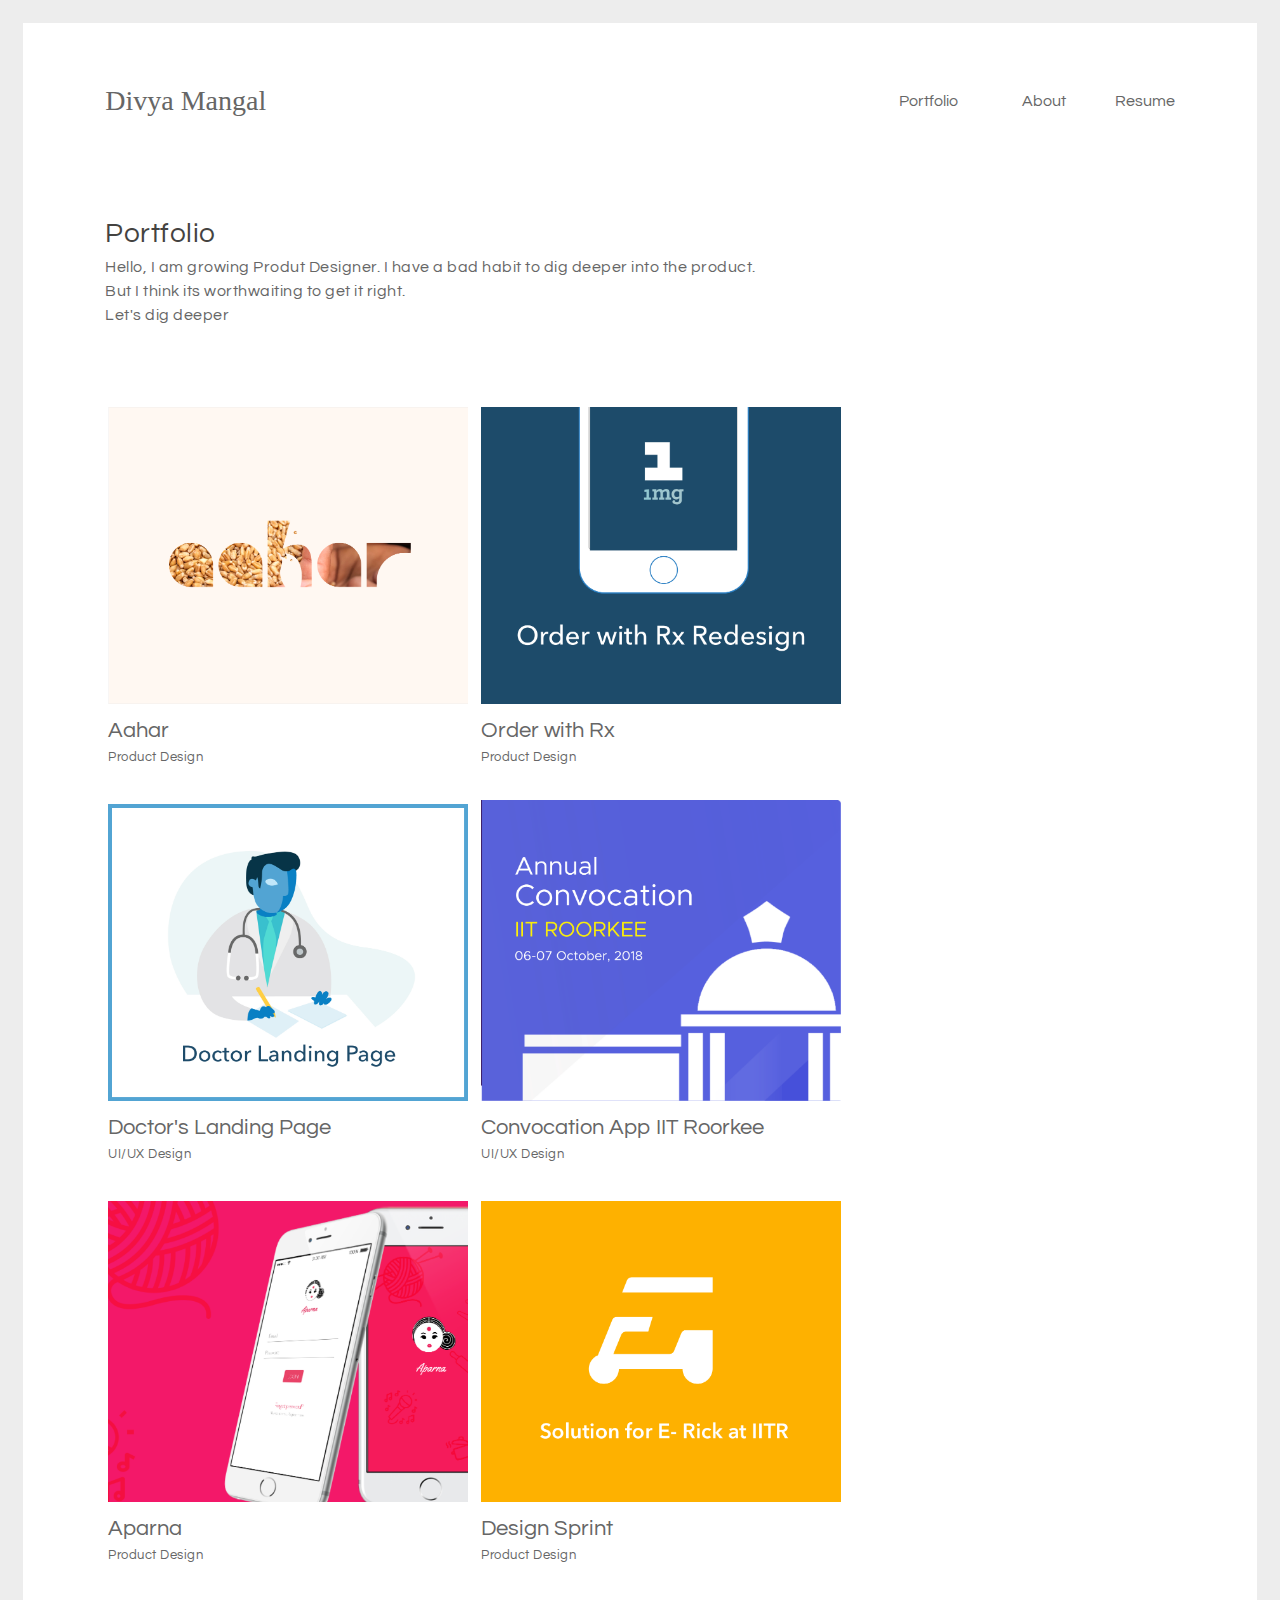
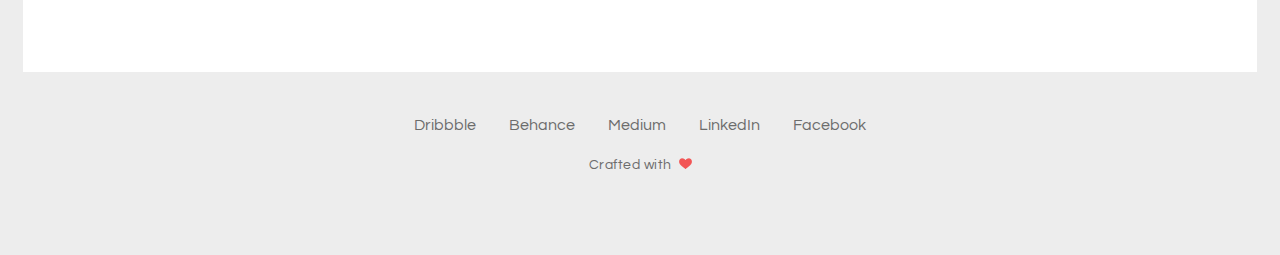
==== index.html @ 71478ff6 "Update index.html" ====
<html>
    <head>
        <link rel="stylesheet" href="code/index.css">
        <link href="https://fonts.googleapis.com/css?family=Caveat|Questrial" rel="stylesheet">
        
        <title>Divya Mangal</title>
   <body>
       <div class="wrapper">
	   <div class="head">
           <table>
               <col width="70%">
               <col width="10%">
               <col width="10%">
		<col width="10%">
            <tr>
                <td><a href="index.html" style="font-family:  'Avenir Next'; font-size: 28px;">Divya Mangal</a></td>
                <td style=" text-align: right;"><a href="index.html">Portfolio</a>
                <td style="text-align: right;"><a href="code/about.html">About</a>
		<td style="text-align: right;"><a href="pics/Divya Resume.pdf" target="_blank">Resume</a>
     
                </td>
            </tr>
            </table>
        </div>
           
		
		<p class="heading"> Portfolio </p>
		<p class="intro"> Hello, I am growing Produt Designer. I have a bad habit to dig deeper into the product. <br> But I think its worthwaiting to get it right. <br> Let's dig deeper </p>
		
        <div class="one">
		<div class="onea">
            <a href="code/Aahar.html">
			<div class="img">
			<img src="pics/aahar.png" class="main"  >
			</div>
			<div class="text">
				<p class="texthead"> Aahar</p>
				<p class="texttitle">Product Design</p>
			</div>
            </a>
		</div>
            <div class="onea" id="two">
            <a href="code/Order with Rx.html">
			<div class="img">
			<img src="pics/Order.png" class="main"  >
			</div>
			<div class="text">
                <p class="texthead">Order with Rx</p>
				<p class="texttitle">Product Design</p>
			</div>
            </a>
		</div>
            <div class="onea" id="two">
            <a href="code/Doctor's Landing Page.html">
			<div class="img">
			<img src="pics/Doctor.png" class="main"  >
			</div>
			<div class="text">
                <p class="texthead"> Doctor's Landing Page</p>
				<p class="texttitle">UI/UX Design</p>
			</div>
            </a>
		</div>
		
        <div class="onea">
            <a href="code/convo.html">
			<div class="img">
			<img src="pics/portfolio_faces-05.png" class="main"  >
			</div>
			<div class="text">
                <p class="texthead">Convocation App IIT Roorkee</p>
				<p class="texttitle">UI/UX Design</p>
			</div>
            </a>
		</div>
        <div class="onea" id="two">
            <a href="code/aparna.html">
			<div class="img">
			<img src="pics/aparna.png" class="main"  >
			</div>
			<div class="text">
                <p class="texthead"> Aparna</p>
				<p class="texttitle">Product Design</p>
			</div>
            </a>
		</div>
		<div class="onea"  id="two">
            <a href="code/sprint.html">
			<div class="img">
			<img src="pics/erick.png" class="main"  >
			</div>
			<div class="text">
				<p class="texthead">Design Sprint</p>
				<p class="texttitle">Product Design</p>
			</div>
            </a>
		</div>

		    
<!--
		<div class="onea" id="two">
			<div class="img">
			<img src="cogoface.png" class="main"  >
			</div>
			<div class="text">
                <p class="texthead"> Cogoport</p>
				<p class="texttitle">UX Design</p>
			</div>
		</div>
-->
	</div> 

        
           
     </div>       
         
       
       
       
       
       
       <div class="footer">
            <ul>
		<li class="dr"> <a href="https://dribbble.com/Divyamangal" target="_blank">Dribbble</a> </li>
		<li class="be"> <a href="https://www.behance.net/divyamanga1660" target="_blank">Behance</a> </li>
		<li class="in"> <a href="https://medium.com/@divyamangal" target="_blank">Medium</a> </li>
		<li class="li"> <a href="https://www.linkedin.com/in/divya-mangal-517a87133/" target="_blank"> LinkedIn </a> </li>
                <li class="fb"> <a href="https://www.facebook.com/divyamangal45" target="_blank"> Facebook </a> </li> 
            </ul>
            </ul>
            <p>Crafted with</p><img src="pics/heart-01.png" style="width: 13px; margin-left:7px;">
		</div>  
           
           
           
    
      
    </body>
    
    
    
    </head>
</html>
---- code/index.css ----
body{
    border: 23px solid #ededed;
    margin: 0;
    background-color:;
}
.wrapper{
    width: 87%;
    margin: auto;
    font-family: 'Questrial', sans-serif;
}

table{
    width: 100%;
    margin-top: 60px;
}

table tr td{
    font-size: 16px;
    padding: 0;
/*    border: 1px solid black;*/
    
}

.head table td a{
    display: block;
    text-decoration: none;
    color: #666;
    font-weight: 500;
    opacity: 1;
}

.head table td a:hover{
    display: block;
    text-decoration: none;
    font-weight: 500;
    opacity: .81;}
     
}

a{
    display: block;
    text-decoration: none;
    color: #242321;
}

.heading{
    font-size: 28px;
    margin-top: 100px;
    margin-left: 2px;
    
    letter-spacing: .5px;
    margin-bottom: 7px;
    color: #242321;
    opacity: .85;
}

.intro{
    margin-left: 2px;
    line-height: 1.5;
    font-size: 16px;
    margin-top: 0px;
    margin-bottom: 50px;
    color: #666;
    letter-spacing: .5px;
}

.one{
    margin-top: 0px;
    width:100%;
    
}

.one a{
    text-decoration: none;
}

.onea{
    display: inline-block;
    margin-right: 5px;
    margin-left: 5px;
    
}
 .onea:hover{
    display: inline-block;
    opacity: .90;
}
    
.main{
    width: 360px;
}

#two{
    margin-left: 5px;
    margin-right: 5px;
    margin-top: 30px;
}
p.texthead{
    font-size: 22px;
    margin: 0;
    margin-top: 15px;
    color: #666;
}

p.texttitle{
    font-size: 13px;
    margin-top: 8px;
    letter-spacing: .5px;
    color: #666;
    margin-bottom: 10px;
}







.footer {
    border-top: 100px solid white;
    background-color: #ededed;
    text-align: center;
    padding-top: 30px;
    padding-bottom: 60px;
    font-size: 16px;
    font-family: 'Questrial', sans-serif;
}

.footer ul{
    margin: 0 auto;
    padding: 0;
    margin-bottom: 10px;
}

.footer ul li{
    display:inline-block;
    margin: 0;
    padding: 15px;
}

.footer a{
    text-decoration: none;
    color: #6c6c6c;
}
.fb a:hover{color: #3b5998;}
.li a:hover{color: #0077B5;}
.in a:hover{color: #fb3958;}
.dr a:hover{color: #ea4c89;}
.be a:hover{color: #1769ff;}
.up a:hover{color: #8c1aff;}

.footer p{
    margin-bottom: 5px;
    color: #6c6c6c;
    font-size: 14px; margin-top: 18px; letter-spacing: .5px; display: inline;}


/*
.head ul{
    list-style-type: none;
    padding: 0;
    display: inline;
    margin: 0;
    
}
.head ul li{
    display: inline;
}

.logo{
    padding: 0px;
    ;
}

.head ul li a{
    display: block;
    text-decoration: none;
    color: #6c6c6c;
    font-size: 18px;
}

.logo ~ li{
    padding: 0 0 0 15px;
*/

/*


.head {height:320; background-color:transparent; width:82%; margin:0 auto 0 auto;}

.headtop {height:100;}

.logo {height:100; background-color:transparent; width:30%; float:left; padding-top:30; }

.header {height:100; background-color:transparent; width:70%; float:right; font-family:Questrial-Regular.ttf-Regular.ttf; text-align:right;}

.header ul { margin-top:80;} 

.header li {display:inline; margin:10 0 10 40;}

.headbottom {height:220; background-color:transparent; padding-top: 80; font-family:Questrial-Regular.ttf-Regular.ttf;}

	p.intro {line-height:1.5; font-size:15; margin-top:-10; }
	
	p.heading {font-size:25;}

.body { width:82%; background-color:transparent; margin:0 auto 0 auto;}*/
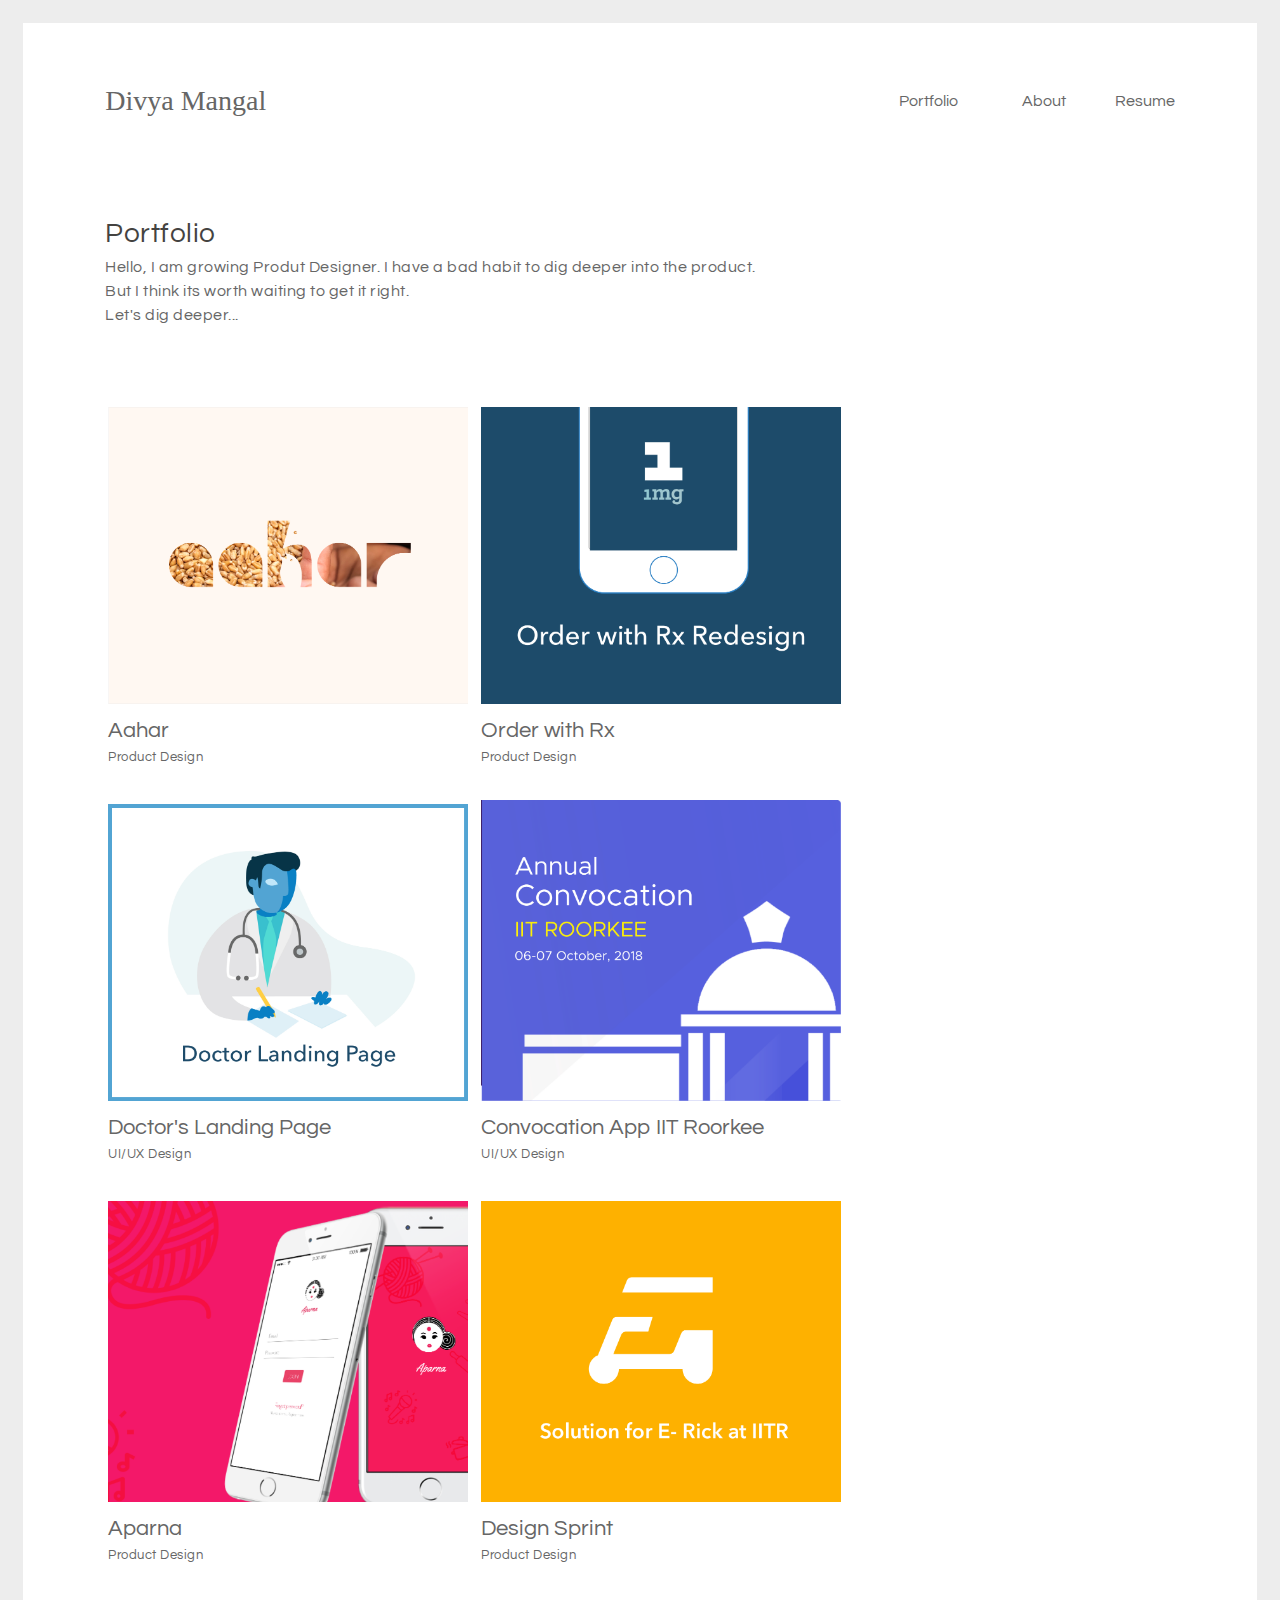
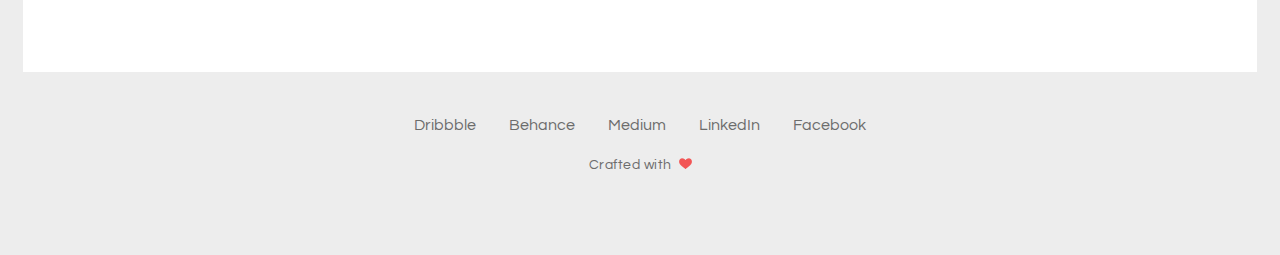
==== commit 1afcc644: "Update index.html" ====
--- a/index.html
+++ b/index.html
@@ -25,7 +25,7 @@
            
 		
 		<p class="heading"> Portfolio </p>
-		<p class="intro"> Hello, I am growing Produt Designer. I have a bad habit to dig deeper into the product. <br> But I think its worthwaiting to get it right. <br> Let's dig deeper </p>
+		<p class="intro"> Hello, I am growing Produt Designer. I have a bad habit to dig deeper into the product. <br> But I think its worth waiting to get it right. <br> Let's dig deeper... </p>
 		
         <div class="one">
 		<div class="onea">
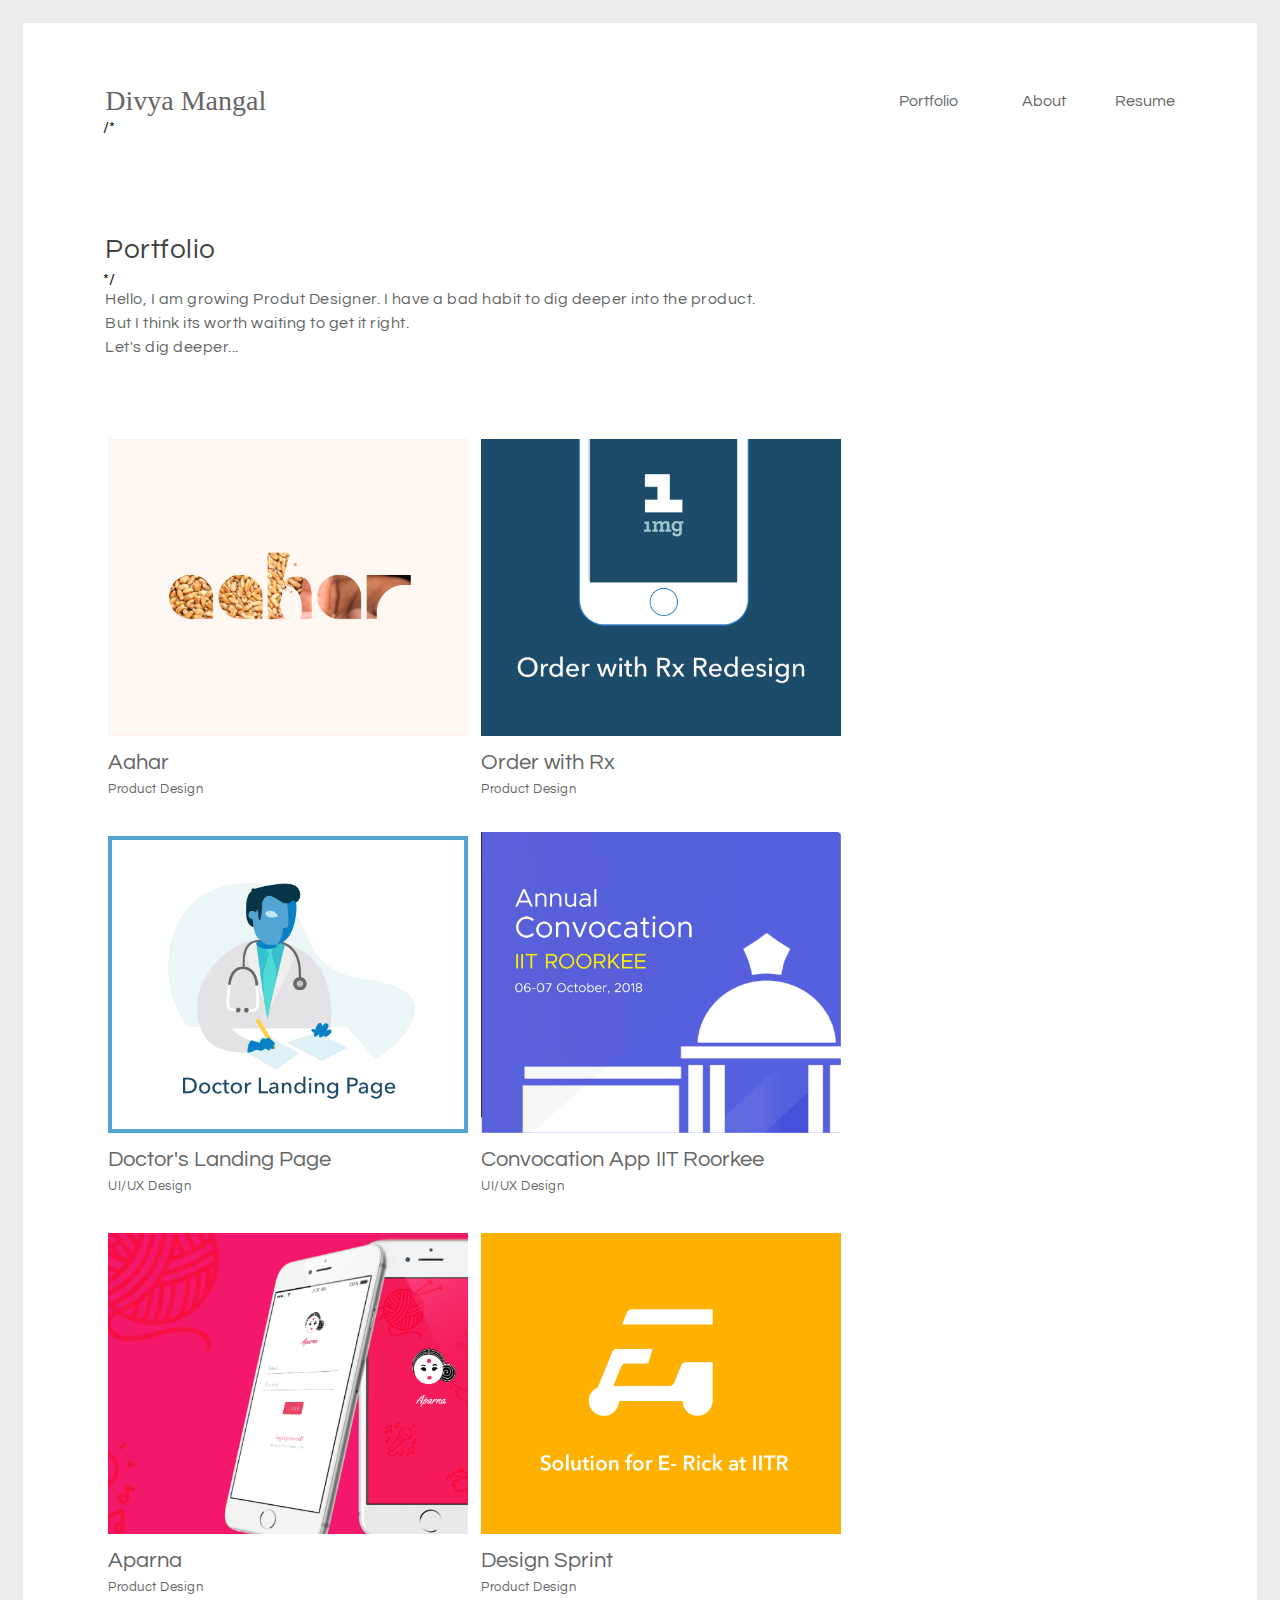
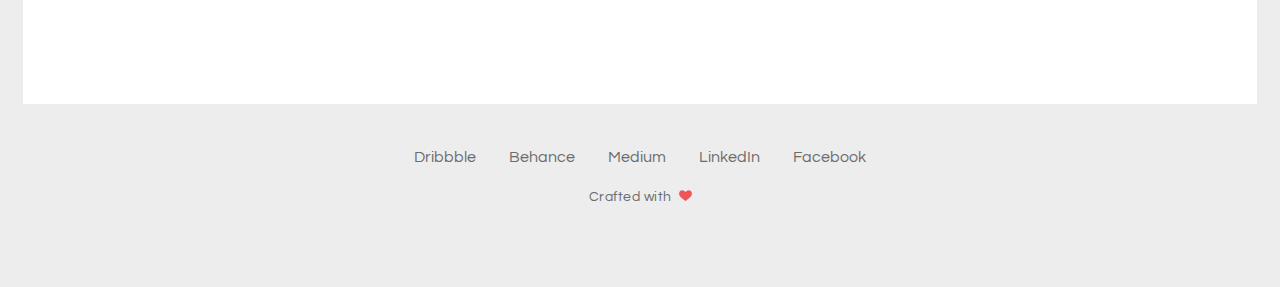
==== commit 691ffd69: "Update index.html" ====
--- a/index.html
+++ b/index.html
@@ -24,7 +24,7 @@
         </div>
            
 		
-		<p class="heading"> Portfolio </p>
+		/* <p class="heading"> Portfolio </p> */
 		<p class="intro"> Hello, I am growing Produt Designer. I have a bad habit to dig deeper into the product. <br> But I think its worth waiting to get it right. <br> Let's dig deeper... </p>
 		
         <div class="one">
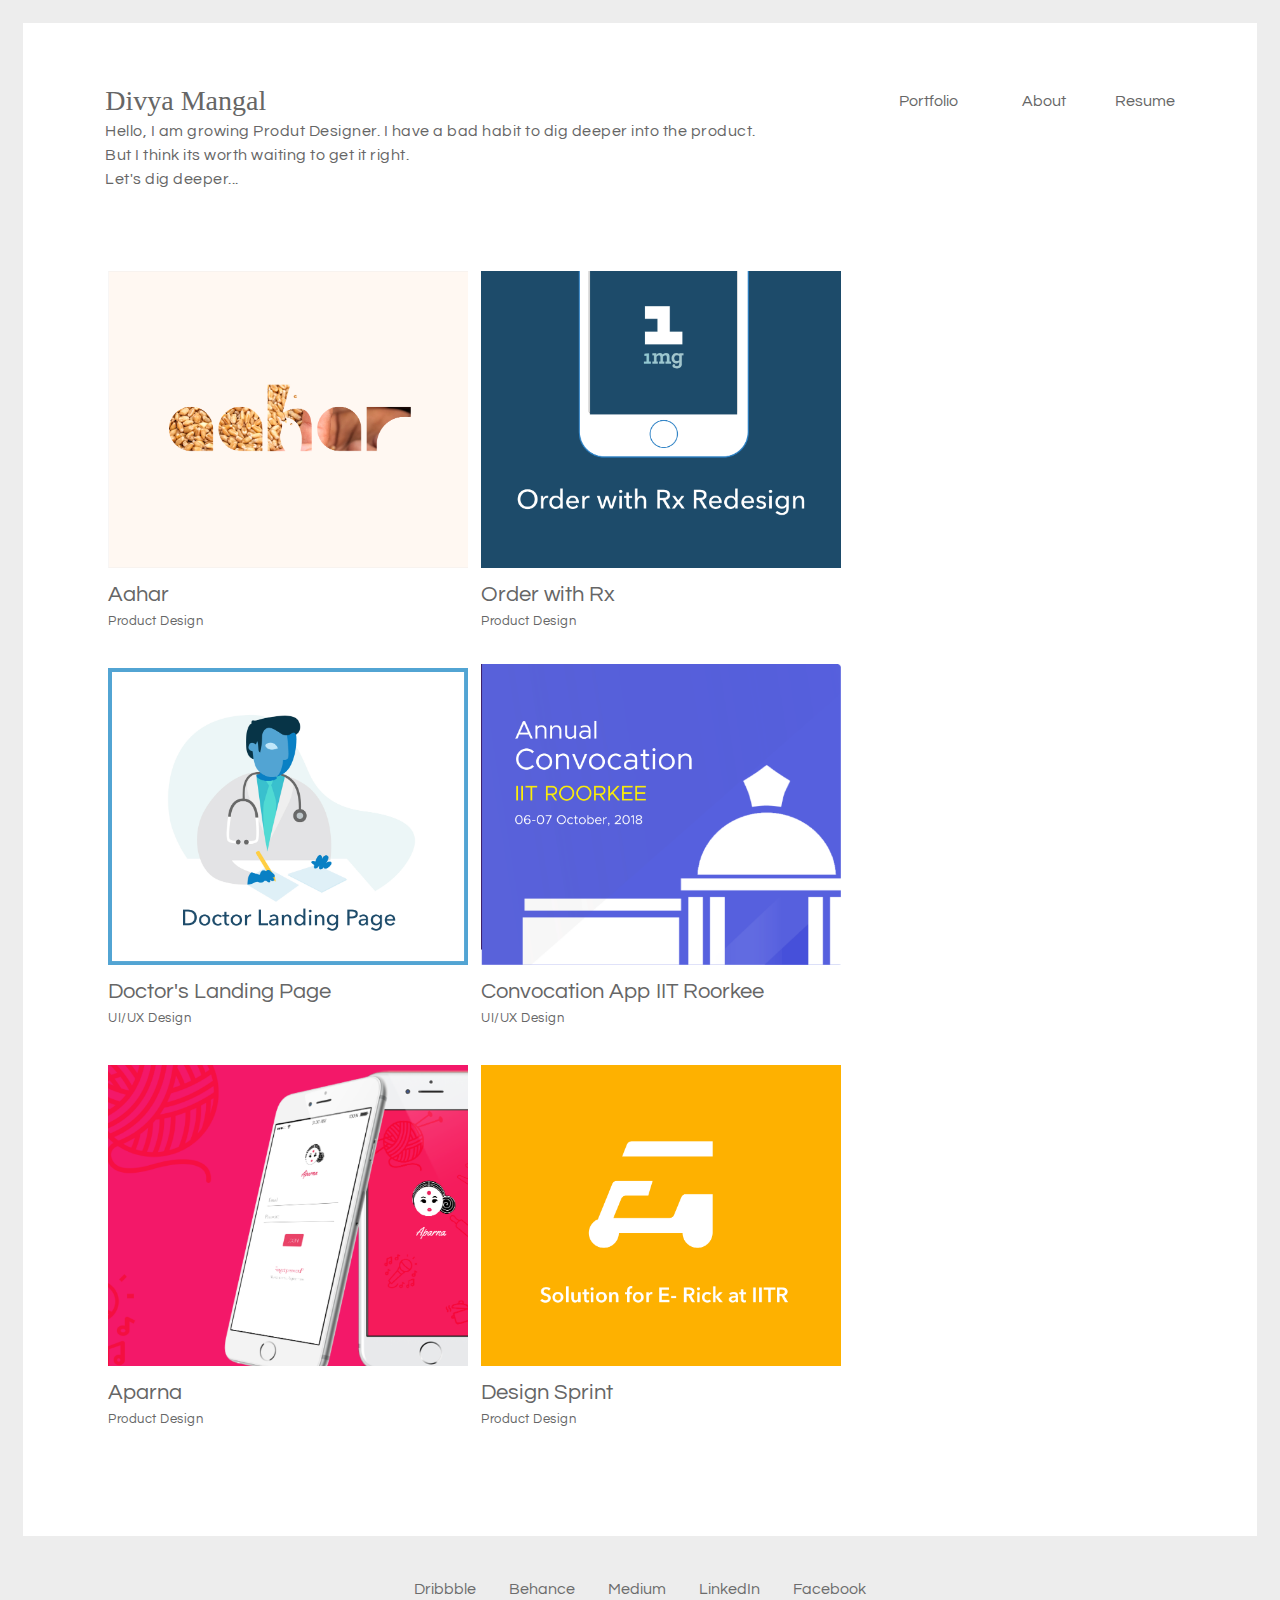
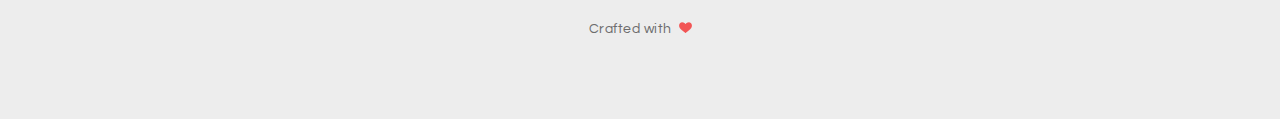
==== commit 030067bc: "Update index.html" ====
--- a/index.html
+++ b/index.html
@@ -24,7 +24,7 @@
         </div>
            
 		
-		/* <p class="heading"> Portfolio </p> */
+		<!-- <p class="heading"> Portfolio </p> -->
 		<p class="intro"> Hello, I am growing Produt Designer. I have a bad habit to dig deeper into the product. <br> But I think its worth waiting to get it right. <br> Let's dig deeper... </p>
 		
         <div class="one">
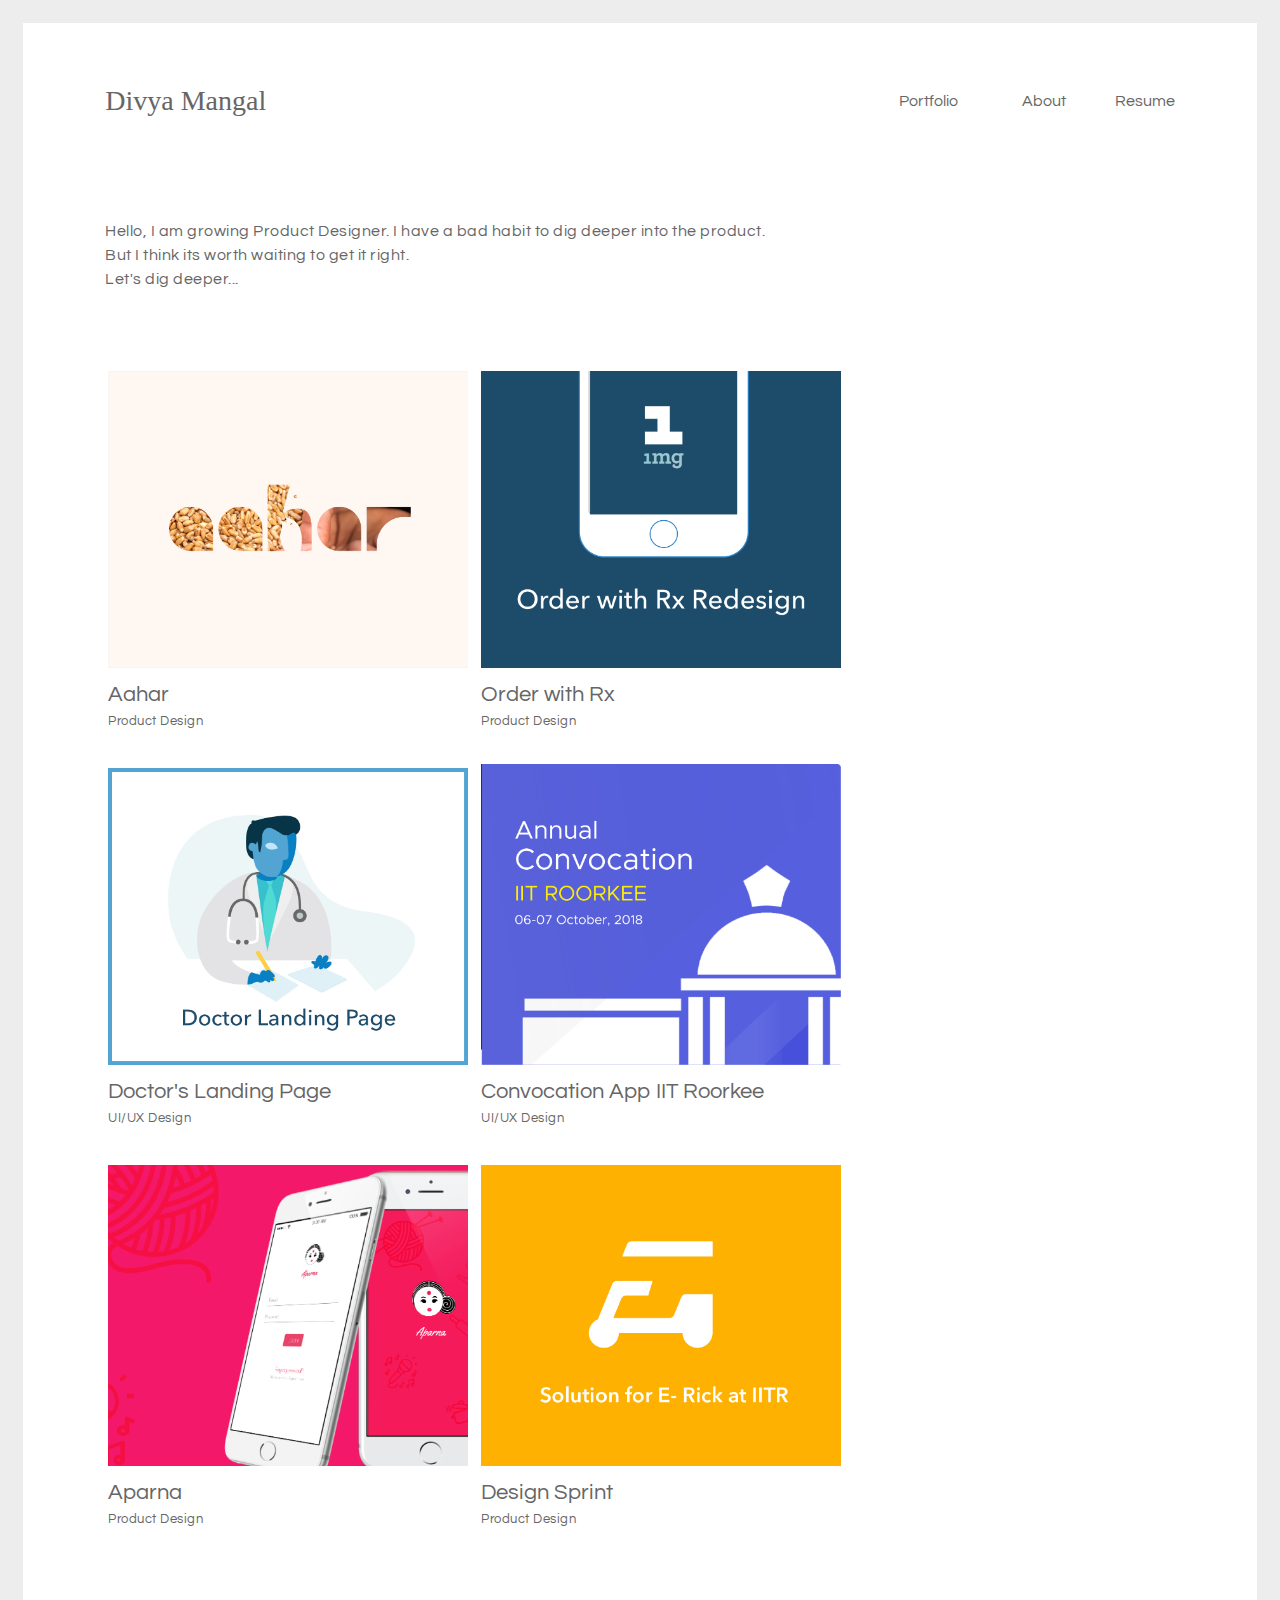
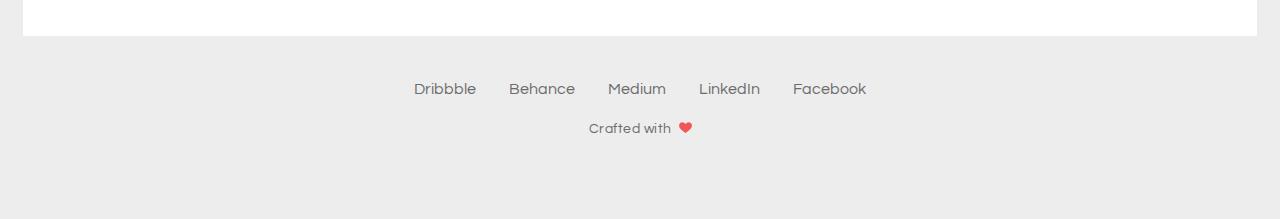
==== commit 764147d3: "Update index.html" ====
--- a/index.html
+++ b/index.html
@@ -25,7 +25,7 @@
            
 		
 		<!-- <p class="heading"> Portfolio </p> -->
-		<p class="intro"> Hello, I am growing Produt Designer. I have a bad habit to dig deeper into the product. <br> But I think its worth waiting to get it right. <br> Let's dig deeper... </p>
+		<p class="intro"> Hello, I am growing Product Designer. I have a bad habit to dig deeper into the product. <br> But I think its worth waiting to get it right. <br> Let's dig deeper... </p>
 		
         <div class="one">
 		<div class="onea">
--- a/code/index.css
+++ b/code/index.css
@@ -57,8 +57,8 @@
 .intro{
     margin-left: 2px;
     line-height: 1.5;
-    font-size: 16px;
-    margin-top: 0px;
+    font-size: 24x;
+    margin-top: 100px;
     margin-bottom: 50px;
     color: #666;
     letter-spacing: .5px;
@@ -143,7 +143,7 @@
 }
 .fb a:hover{color: #3b5998;}
 .li a:hover{color: #0077B5;}
-.in a:hover{color: #fb3958;}
+.in a:hover{color: #010101;}
 .dr a:hover{color: #ea4c89;}
 .be a:hover{color: #1769ff;}
 .up a:hover{color: #8c1aff;}
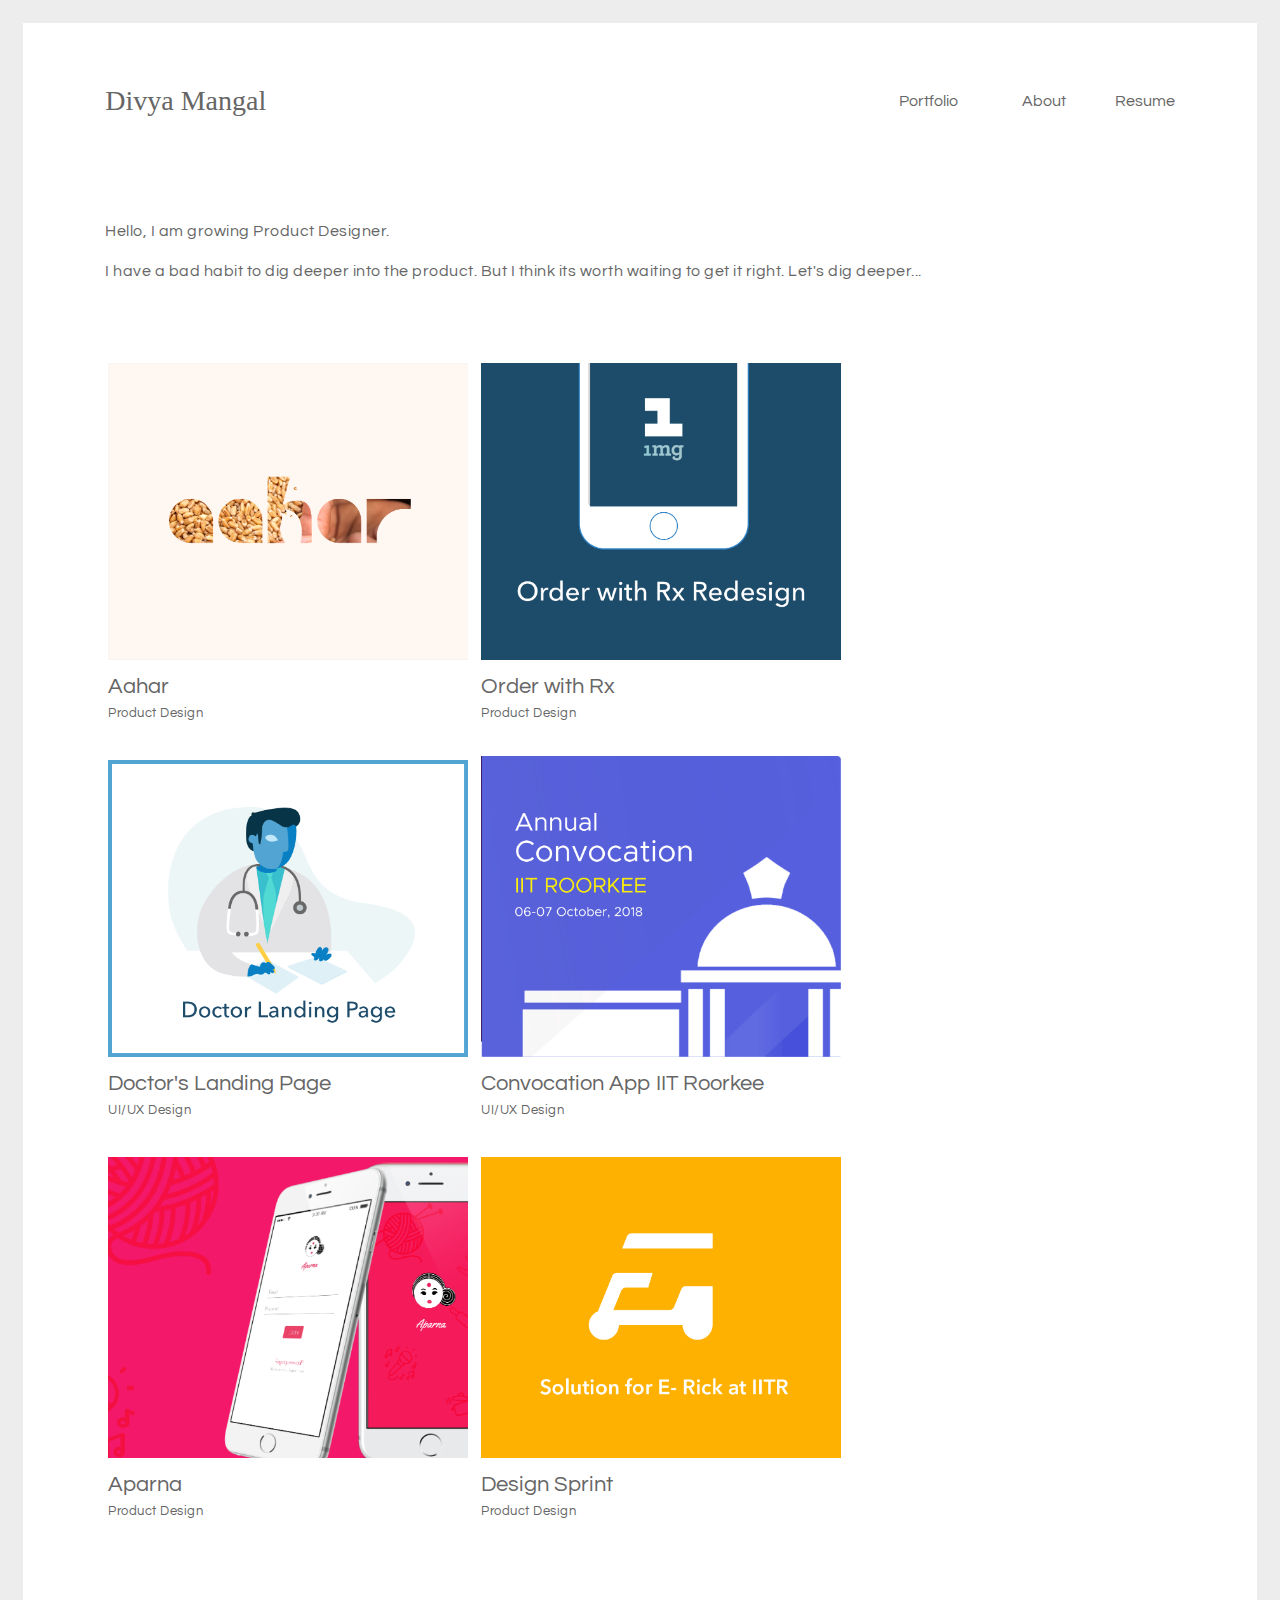
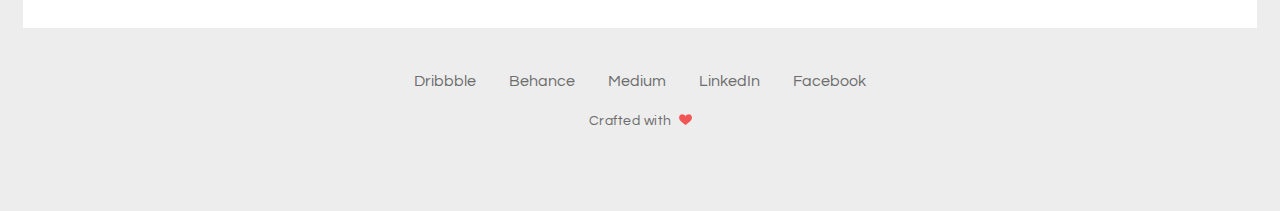
==== commit 98696902: "Update index.html" ====
--- a/index.html
+++ b/index.html
@@ -25,7 +25,8 @@
            
 		
 		<!-- <p class="heading"> Portfolio </p> -->
-		<p class="intro"> Hello, I am growing Product Designer. I have a bad habit to dig deeper into the product. <br> But I think its worth waiting to get it right. <br> Let's dig deeper... </p>
+		<p class="intro1"> Hello, I am growing Product Designer.</p>
+	       <p class="intro2">  I have a bad habit to dig deeper into the product. But I think its worth waiting to get it right. Let's dig deeper... </p>
 		
         <div class="one">
 		<div class="onea">
--- a/code/index.css
+++ b/code/index.css
@@ -54,11 +54,20 @@
     opacity: .85;
 }
 
-.intro{
+.intro1{
     margin-left: 2px;
     line-height: 1.5;
     font-size: 24x;
     margin-top: 100px;
+    color: #666;
+    letter-spacing: .5px;
+}
+
+.intro2{
+	margin-left: 2px;
+    line-height: 1.5;
+    font-size: 25x;
+    margin-top: 10px;
     margin-bottom: 50px;
     color: #666;
     letter-spacing: .5px;
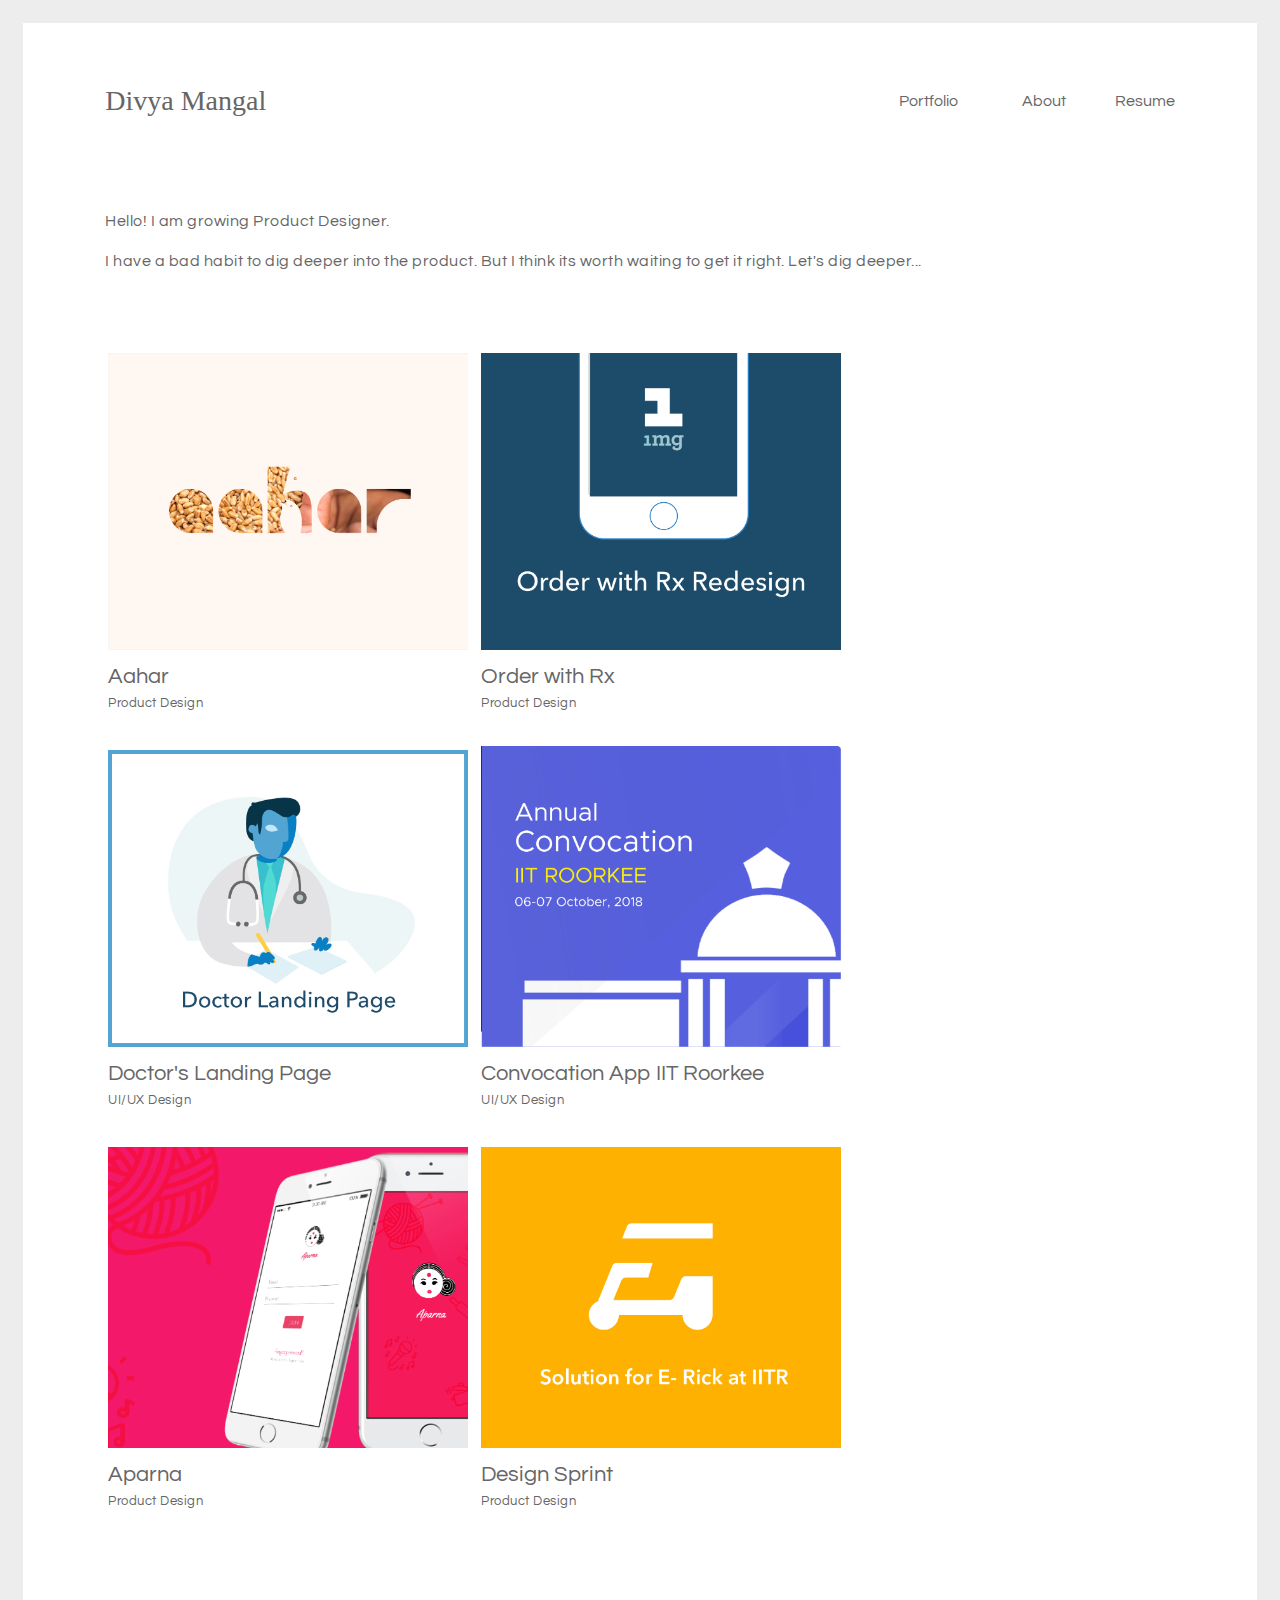
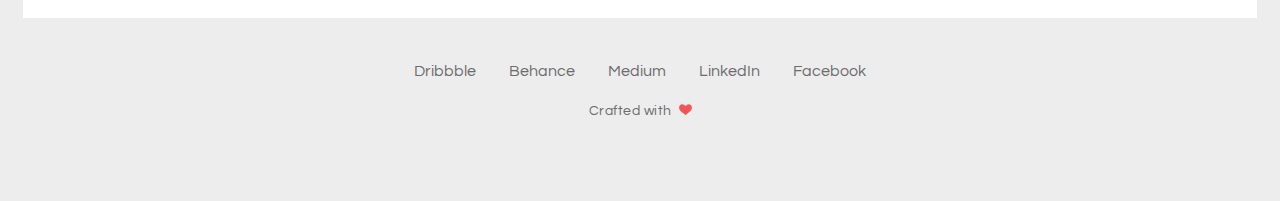
==== commit cd7e26a1: "Update index.html" ====
--- a/index.html
+++ b/index.html
@@ -25,7 +25,7 @@
            
 		
 		<!-- <p class="heading"> Portfolio </p> -->
-		<p class="intro1"> Hello, I am growing Product Designer.</p>
+		<p class="intro1"> Hello! I am growing Product Designer.</p>
 	       <p class="intro2">  I have a bad habit to dig deeper into the product. But I think its worth waiting to get it right. Let's dig deeper... </p>
 		
         <div class="one">
--- a/code/index.css
+++ b/code/index.css
@@ -58,7 +58,7 @@
     margin-left: 2px;
     line-height: 1.5;
     font-size: 24x;
-    margin-top: 100px;
+    margin-top: 90px;
     color: #666;
     letter-spacing: .5px;
 }
@@ -66,8 +66,8 @@
 .intro2{
 	margin-left: 2px;
     line-height: 1.5;
-    font-size: 25x;
-    margin-top: 10px;
+    font-size: 26x;
+    margin-top: 5px;
     margin-bottom: 50px;
     color: #666;
     letter-spacing: .5px;
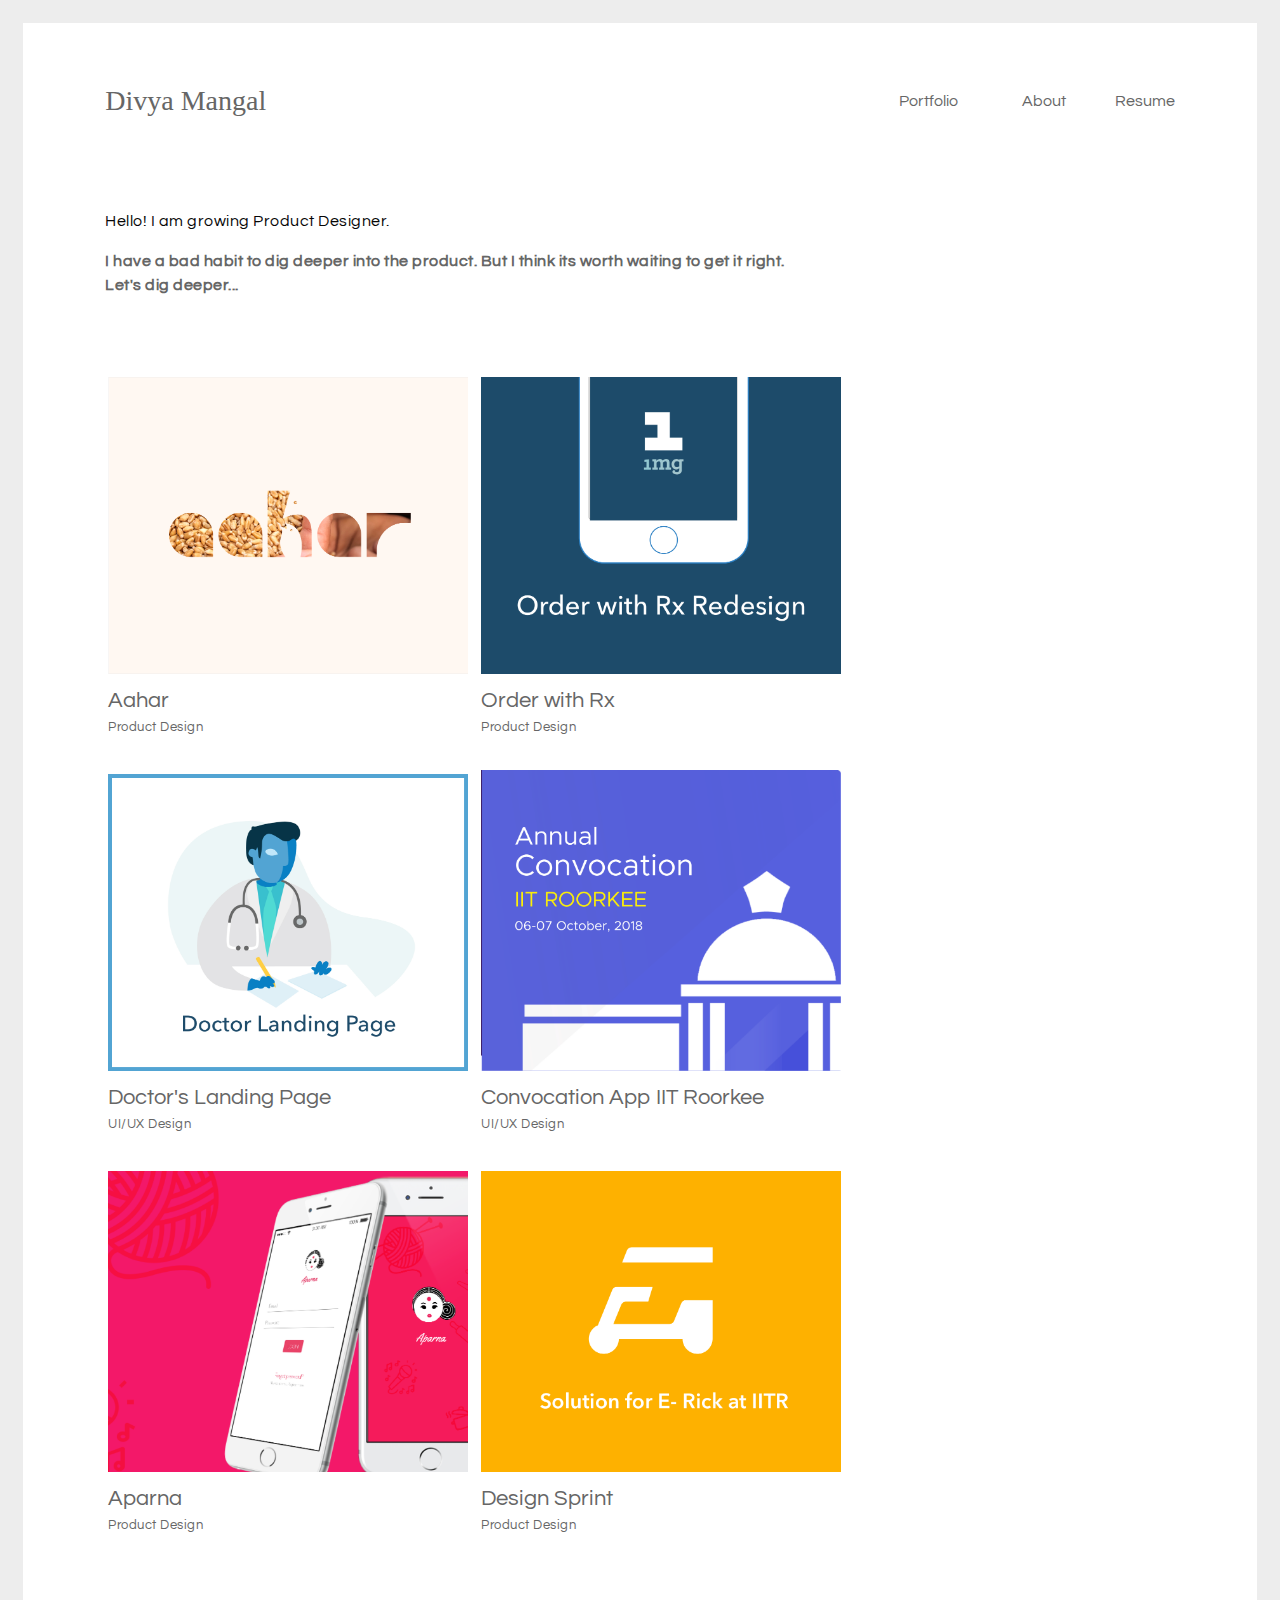
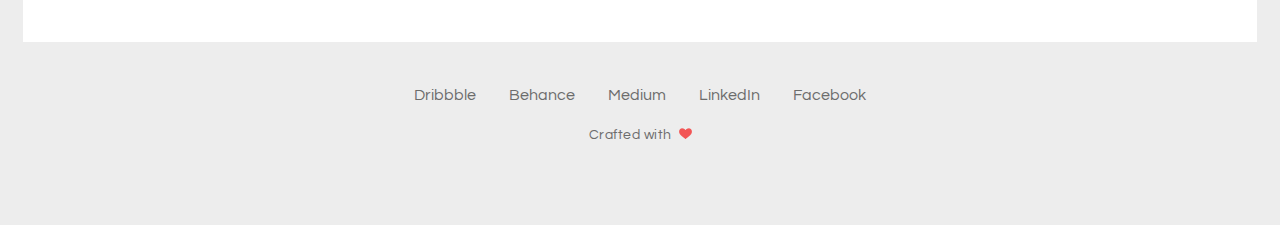
==== commit ef98474d: "Update index.html" ====
--- a/index.html
+++ b/index.html
@@ -26,7 +26,7 @@
 		
 		<!-- <p class="heading"> Portfolio </p> -->
 		<p class="intro1"> Hello! I am growing Product Designer.</p>
-	       <p class="intro2">  I have a bad habit to dig deeper into the product. But I think its worth waiting to get it right. Let's dig deeper... </p>
+	       <p class="intro2"> <b>I have a bad habit to dig deeper into the product. But I think its worth waiting to get it right.<br> Let's dig deeper...</b> </p>
 		
         <div class="one">
 		<div class="onea">
--- a/code/index.css
+++ b/code/index.css
@@ -59,14 +59,14 @@
     line-height: 1.5;
     font-size: 24x;
     margin-top: 90px;
-    color: #666;
+    color: #060606;
     letter-spacing: .5px;
 }
 
 .intro2{
 	margin-left: 2px;
     line-height: 1.5;
-    font-size: 26x;
+    font-size: 28x;
     margin-top: 5px;
     margin-bottom: 50px;
     color: #666;
